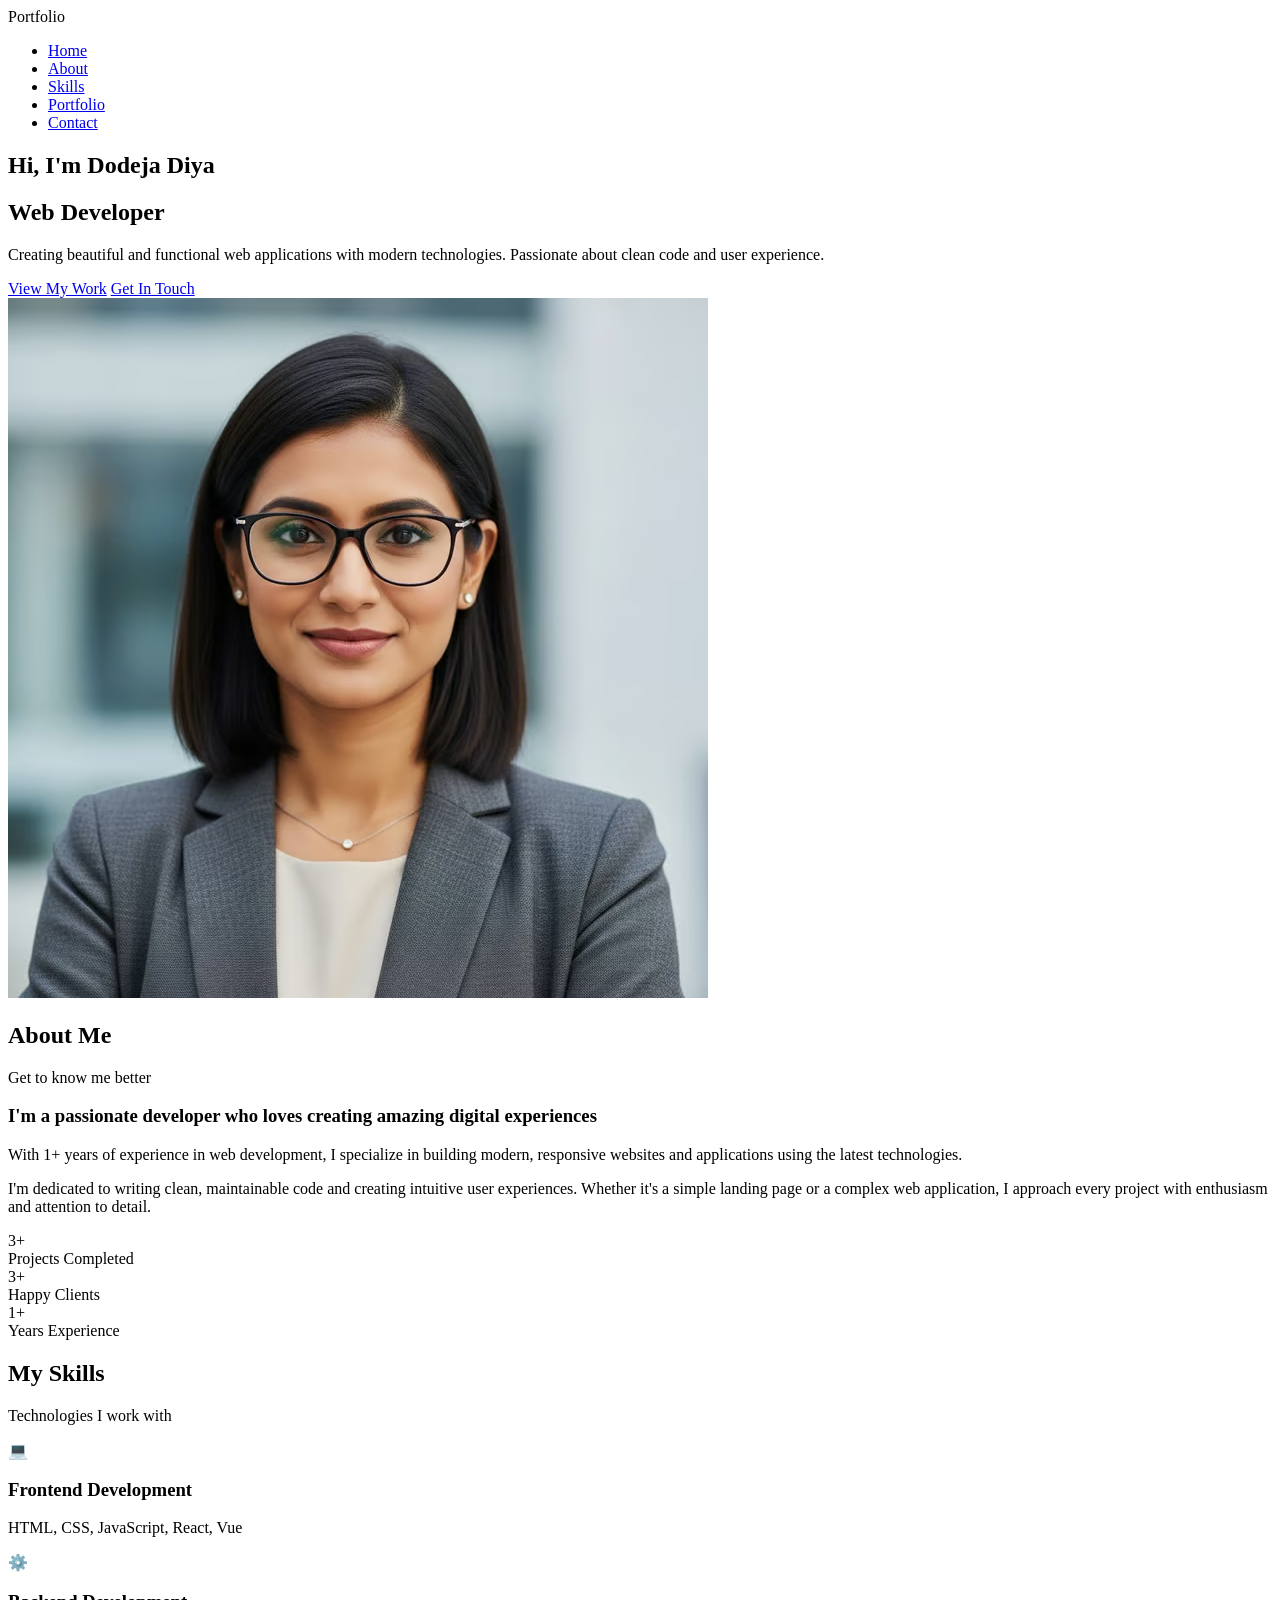
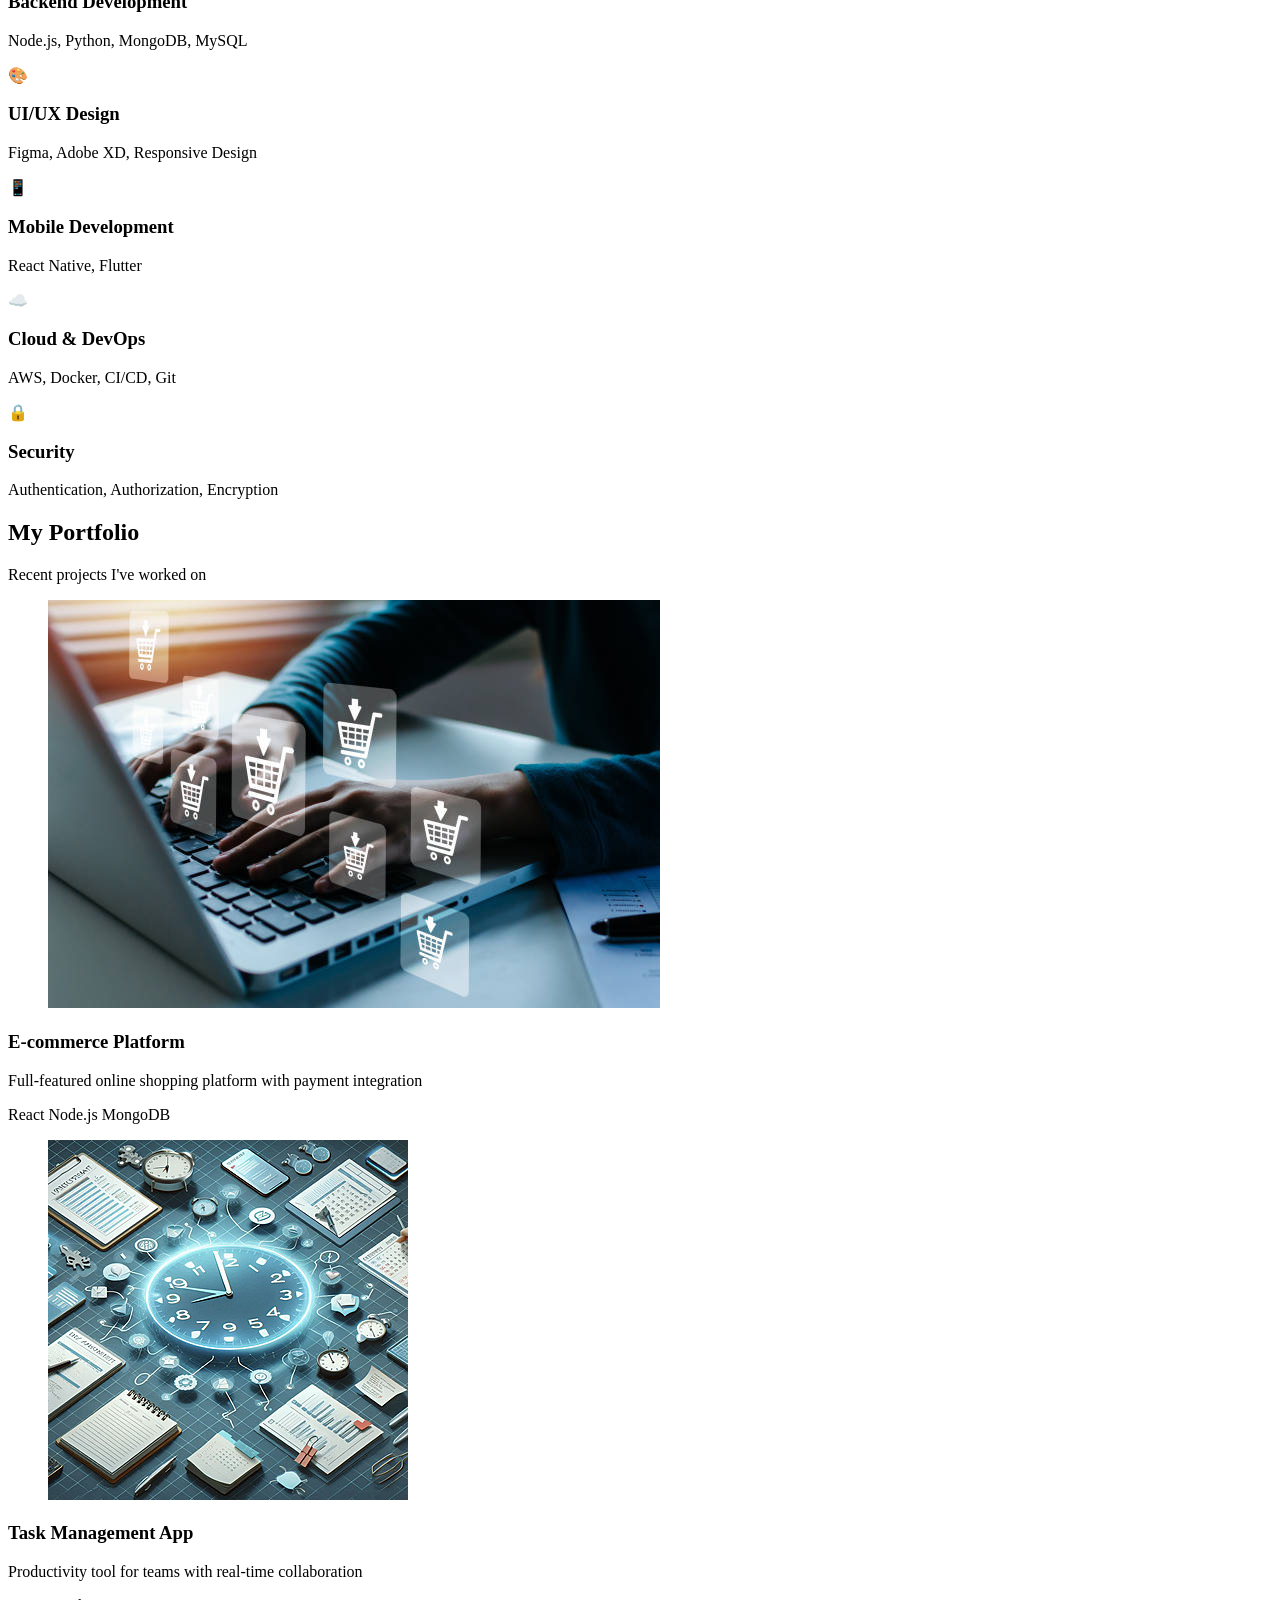
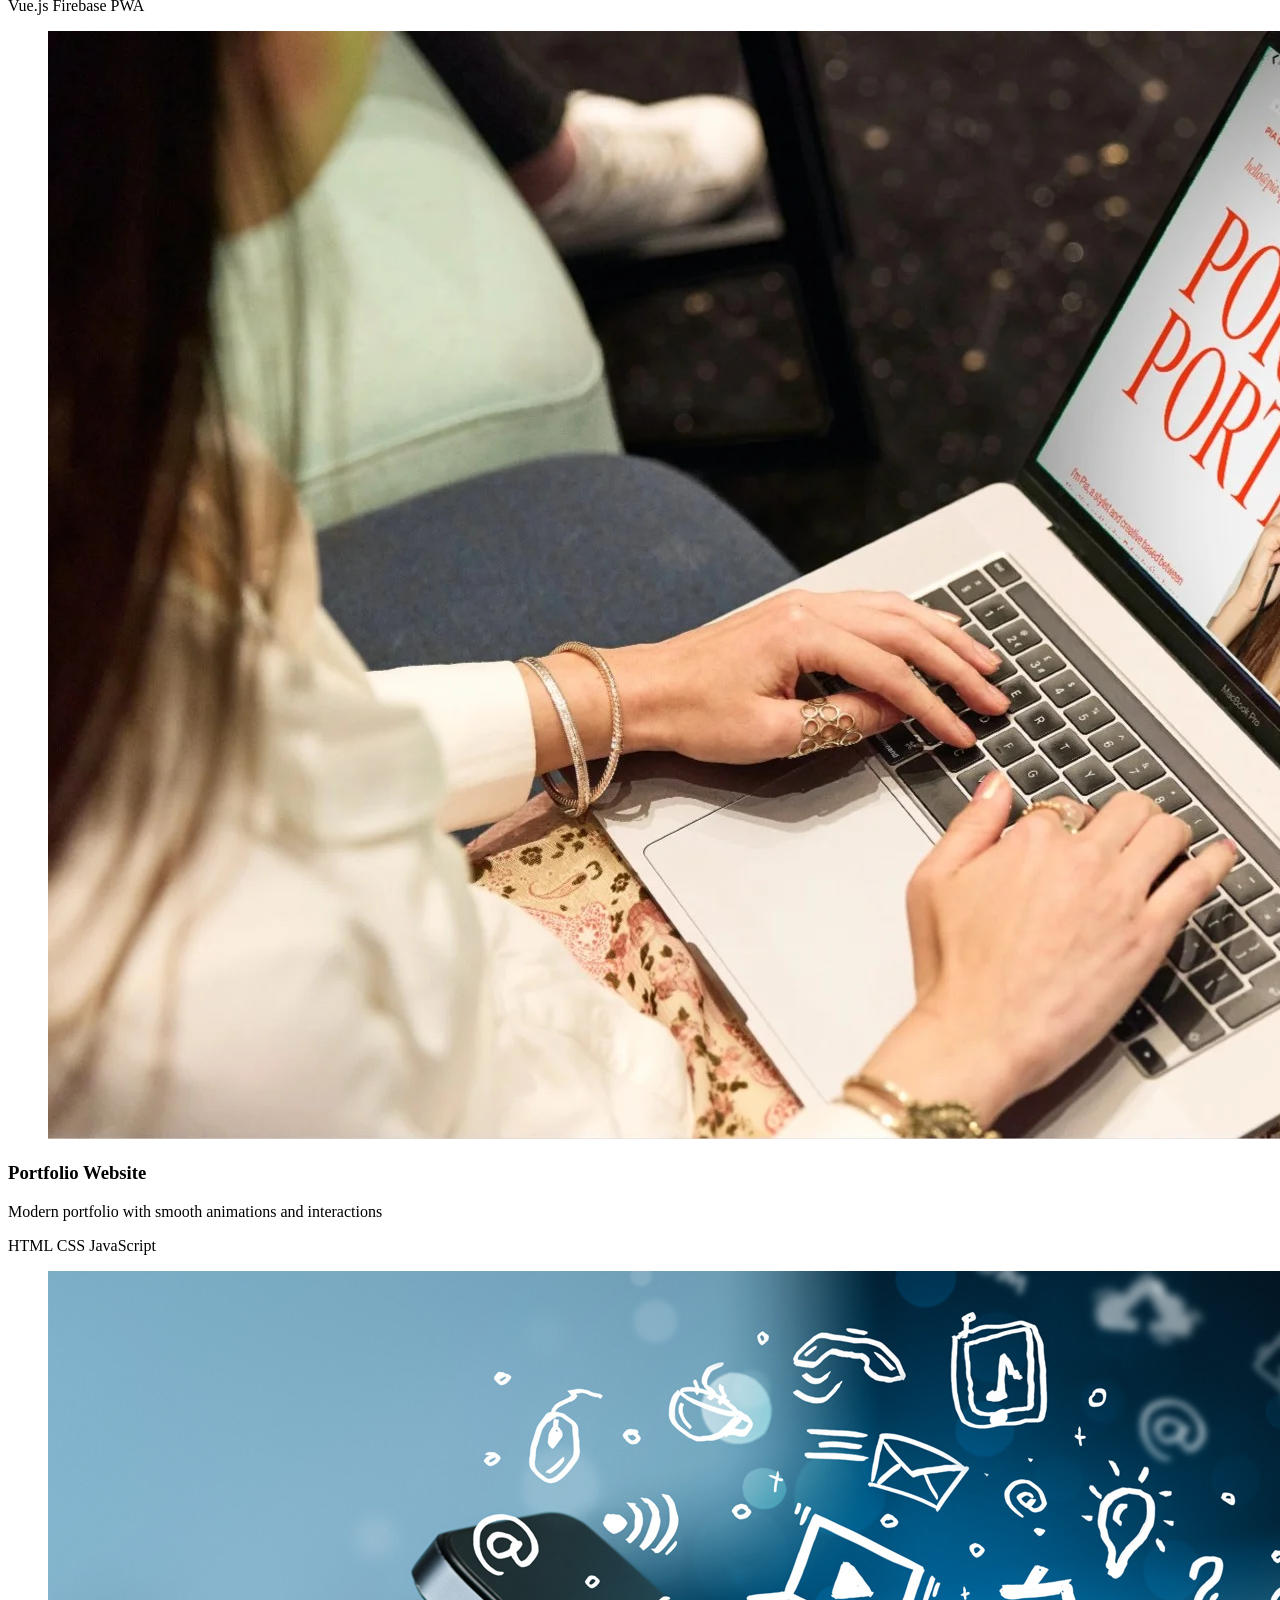
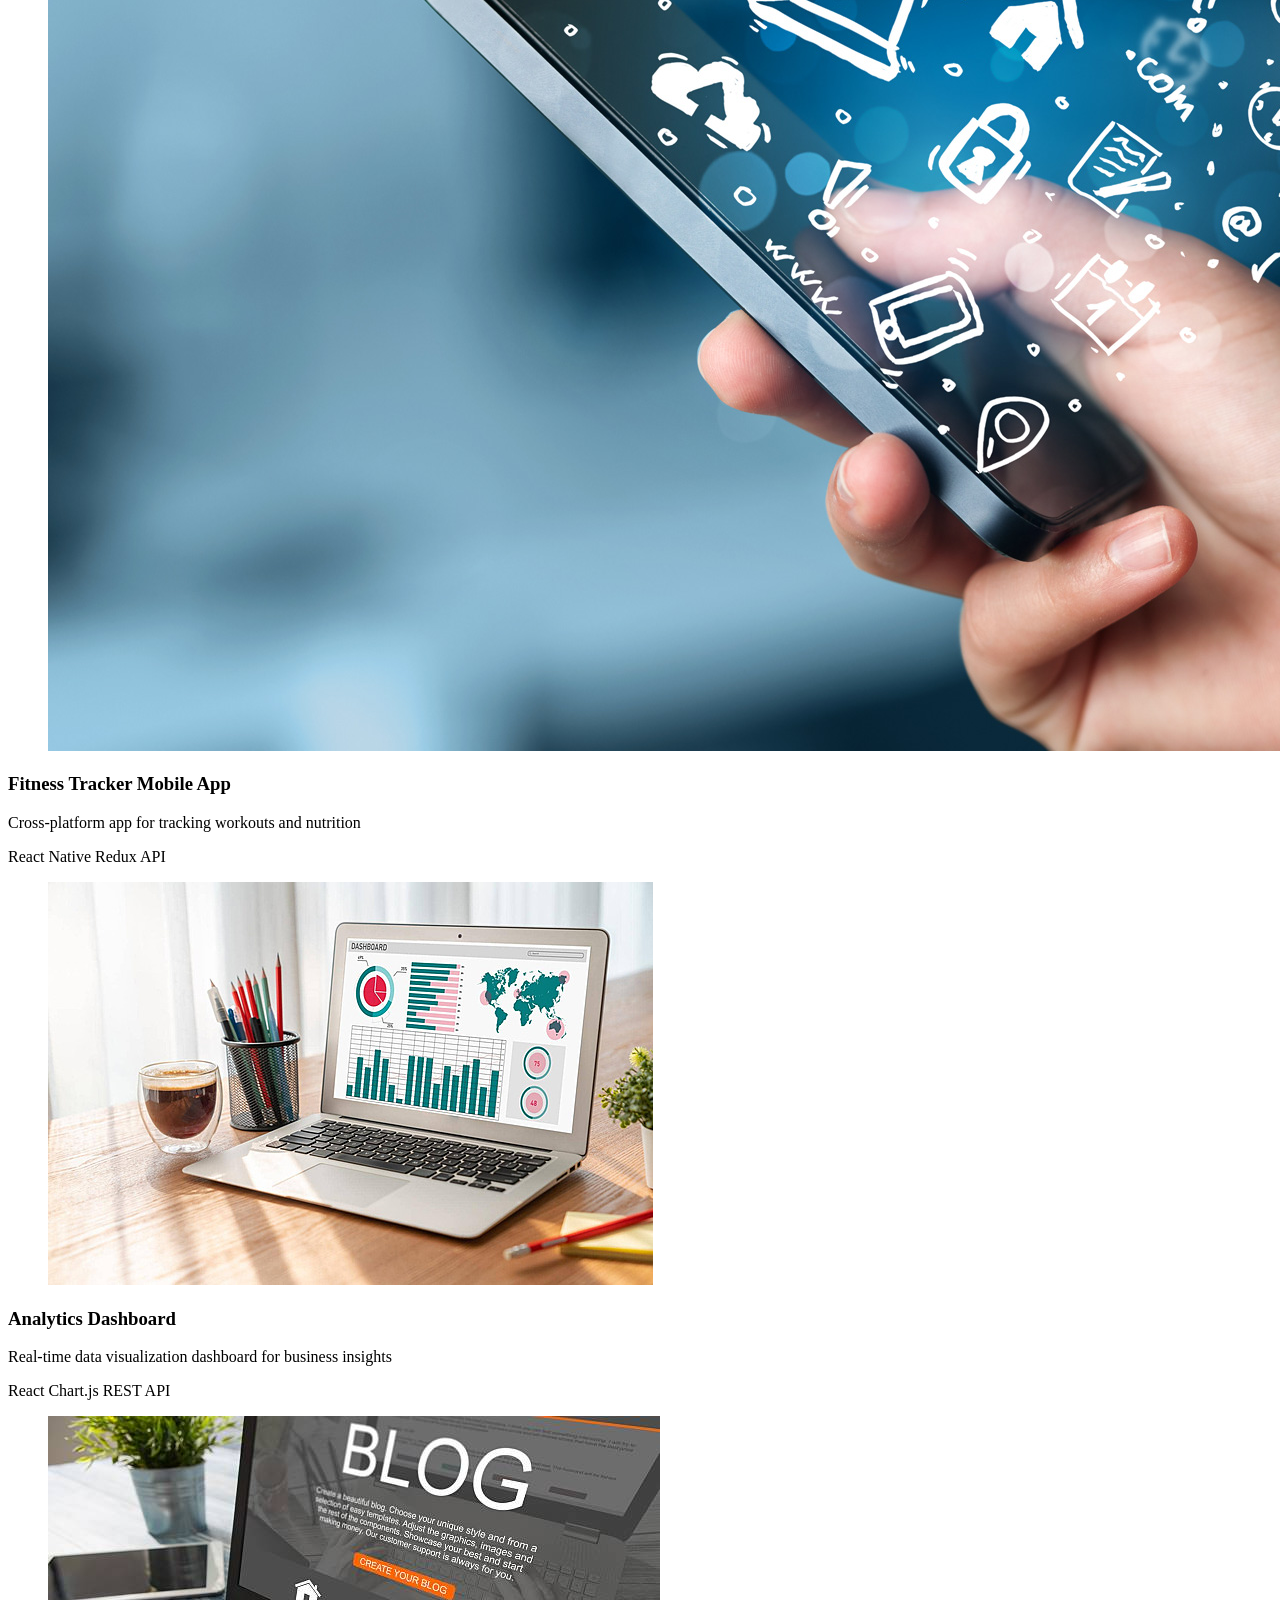
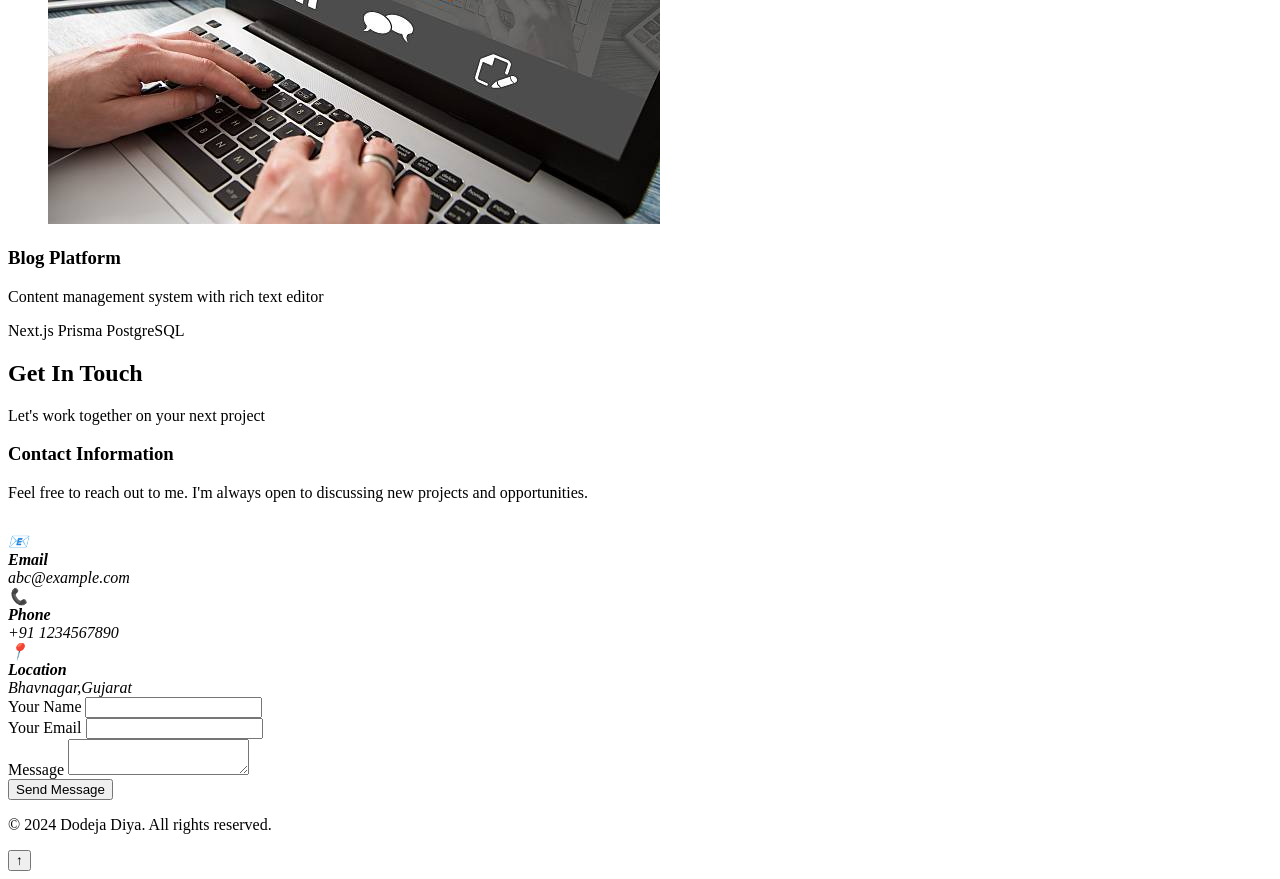
==== 27.portfolio (2)/index.html @ c3899369 "Update and rename index.html.html to index.html" ====
<!DOCTYPE html>
<html lang="en">

<head>
    <meta charset="UTF-8">
    <meta name="viewport" content="width=device-width, initial-scale=1.0">
    <title>My Portfolio</title>
    <link rel='stylesheet' type='text/css' media='screen' href='portfolio.css'>
</head>

<body>
    <!-- Navigation -->
    <nav>
        <div class="container">
            <div class="logo">Portfolio</div>
            <ul>
                <li><a href="#home" class="active">Home</a></li>
                <li><a href="#about">About</a></li>
                <li><a href="#skills">Skills</a></li>
                <li><a href="#portfolio">Portfolio</a></li>
                <li><a href="#contact">Contact</a></li>
            </ul>
        </div>
    </nav>

    <!-- Hero Section -->
    <section class="hero" id="home">
        <div class="container">
            <div class="hero-content">
                <h1>Hi, I'm Dodeja Diya</h1>
                <h2>Web Developer</h2>
                <p>
                    Creating beautiful and functional web applications with modern technologies. Passionate about clean
                    code and user experience.
                </p>
                <div class="hero-buttons">
                    <a href="#portfolio" class="btn btn-primary">View My Work</a>
                    <a href="#contact" class="btn btn-secondary">Get In Touch</a>
                </div>
            </div>
            <div class="hero-image">
                <img src="images/profile.png" alt="Profile" class="profile-image">
            </div>
        </div>
    </section>

    <!-- About Section -->
    <section class="about" id="about">
        <div class="container">
            <header class="section-header">
                <h2>About Me</h2>
                <p>Get to know me better</p>
            </header>

            <div class="about-content">
                <div class="about-text">
                    <h3>I'm a passionate developer who loves creating amazing digital experiences</h3>
                    <p>
                        With 1+ years of experience in web development, I specialize in building
                        modern, responsive websites and applications using the latest technologies.
                    </p>
                    <p>
                        I'm dedicated to writing clean, maintainable code and creating intuitive
                        user experiences. Whether it's a simple landing page or a complex web
                        application, I approach every project with enthusiasm and attention to detail.
                    </p>
                </div>

                <div class="stats">
                    <div class="stat-box">
                        <div class="stat-number">3+</div>
                        <div class="stat-label">Projects Completed</div>
                    </div>
                    <div class="stat-box">
                        <div class="stat-number">3+</div>
                        <div class="stat-label">Happy Clients</div>
                    </div>
                    <div class="stat-box">
                        <div class="stat-number">1+</div>
                        <div class="stat-label">Years Experience</div>
                    </div>
                </div>
            </div>
        </div>
    </section>

    <!-- Skills Section -->
    <section class="skills" id="skills">
        <div class="container">
            <header class="section-header">
                <h2>My Skills</h2>
                <p>Technologies I work with</p>
            </header>

            <div class="skills-grid">
                <article class="skill-card">
                    <div class="skill-icon">💻</div>
                    <h3>Frontend Development</h3>
                    <p>HTML, CSS, JavaScript, React, Vue</p>
                    <div class="skill-progress">
                        <div class="progress-bar" style="width: 95%"></div>
                    </div>
                </article>

                <article class="skill-card">
                    <div class="skill-icon">⚙️</div>
                    <h3>Backend Development</h3>
                    <p>Node.js, Python, MongoDB, MySQL</p>
                    <div class="skill-progress">
                        <div class="progress-bar" style="width: 90%"></div>
                    </div>
                </article>

                <article class="skill-card">
                    <div class="skill-icon">🎨</div>
                    <h3>UI/UX Design</h3>
                    <p>Figma, Adobe XD, Responsive Design</p>
                    <div class="skill-progress">
                        <div class="progress-bar" style="width: 85%"></div>
                    </div>
                </article>

                <article class="skill-card">
                    <div class="skill-icon">📱</div>
                    <h3>Mobile Development</h3>
                    <p>React Native, Flutter</p>
                    <div class="skill-progress">
                        <div class="progress-bar" style="width: 80%"></div>
                    </div>
                </article>

                <article class="skill-card">
                    <div class="skill-icon">☁️</div>
                    <h3>Cloud & DevOps</h3>
                    <p>AWS, Docker, CI/CD, Git</p>
                    <div class="skill-progress">
                        <div class="progress-bar" style="width: 85%"></div>
                    </div>
                </article>

                <article class="skill-card">
                    <div class="skill-icon">🔒</div>
                    <h3>Security</h3>
                    <p>Authentication, Authorization, Encryption</p>
                    <div class="skill-progress">
                        <div class="progress-bar" style="width: 75%"></div>
                    </div>
                </article>
            </div>
        </div>
    </section>

    <!-- Portfolio Section -->
    <section class="portfolio" id="portfolio">
        <div class="container">
            <header class="section-header">
                <h2>My Portfolio</h2>
                <p>Recent projects I've worked on</p>
            </header>

            <div class="portfolio-grid">
                <article class="portfolio-item">
                    <figure>
                        <img src="images/1.ecommerce.png" alt="E-commerce Platform">
                    </figure>
                    <div class="portfolio-overlay">
                        <h3>E-commerce Platform</h3>
                        <p>Full-featured online shopping platform with payment integration</p>
                        <div class="tags">
                            <span class="tag">React</span>
                            <span class="tag">Node.js</span>
                            <span class="tag">MongoDB</span>
                        </div>
                    </div>
                </article>

                <article class="portfolio-item">
                    <figure>
                        <img src="images/2.task.png" alt="Task Management">
                    </figure>
                    <div class="portfolio-overlay">
                        <h3>Task Management App</h3>
                        <p>Productivity tool for teams with real-time collaboration</p>
                        <div class="tags">
                            <span class="tag">Vue.js</span>
                            <span class="tag">Firebase</span>
                            <span class="tag">PWA</span>
                        </div>
                    </div>
                </article>

                <article class="portfolio-item">
                    <figure>
                        <img src="images/3.portfolio.png" alt="Portfolio Website">
                    </figure>
                    <div class="portfolio-overlay">
                        <h3>Portfolio Website</h3>
                        <p>Modern portfolio with smooth animations and interactions</p>
                        <div class="tags">
                            <span class="tag">HTML</span>
                            <span class="tag">CSS</span>
                            <span class="tag">JavaScript</span>
                        </div>
                    </div>
                </article>

                <article class="portfolio-item">
                    <figure>
                        <img src="images/4.mobile.png" alt="Mobile App">
                    </figure>
                    <div class="portfolio-overlay">
                        <h3>Fitness Tracker Mobile App</h3>
                        <p>Cross-platform app for tracking workouts and nutrition</p>
                        <div class="tags">
                            <span class="tag">React Native</span>
                            <span class="tag">Redux</span>
                            <span class="tag">API</span>
                        </div>
                    </div>
                </article>

                <article class="portfolio-item">
                    <figure>
                        <img src="images/5.dashboard.png" alt="Dashboard">
                    </figure>
                    <div class="portfolio-overlay">
                        <h3>Analytics Dashboard</h3>
                        <p>Real-time data visualization dashboard for business insights</p>
                        <div class="tags">
                            <span class="tag">React</span>
                            <span class="tag">Chart.js</span>
                            <span class="tag">REST API</span>
                        </div>
                    </div>
                </article>

                <article class="portfolio-item">
                    <figure>
                        <img src="images/6.blog.png" alt="Blog Platform">
                    </figure>
                    <div class="portfolio-overlay">
                        <h3>Blog Platform</h3>
                        <p>Content management system with rich text editor</p>
                        <div class="tags">
                            <span class="tag">Next.js</span>
                            <span class="tag">Prisma</span>
                            <span class="tag">PostgreSQL</span>
                        </div>
                    </div>
                </article>
            </div>
        </div>
    </section>

    <!-- Contact Section -->
    <section class="contact" id="contact">
        <div class="container">
            <header class="section-header">
                <h2>Get In Touch</h2>
                <p>Let's work together on your next project</p>
            </header>

            <div class="contact-grid">
                <div class="contact-info">
                    <h3>Contact Information</h3>
                    <p style="margin-bottom: 30px;">
                        Feel free to reach out to me. I'm always open to discussing new projects
                        and opportunities.
                    </p>

                    <address>
                        <div class="contact-item">
                            <span class="contact-icon">📧</span>
                            <div>
                                <strong>Email</strong><br>
                                abc@example.com
                            </div>
                        </div>

                        <div class="contact-item">
                            <span class="contact-icon">📞</span>
                            <div>
                                <strong>Phone</strong><br>
                                +91 1234567890
                            </div>
                        </div>

                        <div class="contact-item">
                            <span class="contact-icon">📍</span>
                            <div>
                                <strong>Location</strong><br>
                                Bhavnagar,Gujarat
                            </div>
                        </div>
                    </address>
                </div>

                <form class="contact-form">
                    <div class="form-group">
                        <label for="name">Your Name</label>
                        <input type="text" id="name" required>
                    </div>

                    <div class="form-group">
                        <label for="email">Your Email</label>
                        <input type="email" id="email" required>
                    </div>

                    <div class="form-group">
                        <label for="message">Message</label>
                        <textarea id="message" required></textarea>
                    </div>

                    <button type="submit" class="submit-btn">Send Message</button>
                </form>
            </div>
        </div>
    </section>

    <!-- Footer -->
    <footer>
        <p>&copy; 2024 Dodeja Diya. All rights reserved.</p>
    </footer>

    <!-- Scroll to Top Button -->
    <button class="scroll-top" onclick="scrollToTop()">↑</button>

    <script>
        // Smooth scrolling
        document.querySelectorAll('a[href^="#"]').forEach(anchor => {
            anchor.addEventListener('click', function (e) {
                e.preventDefault();
                document.querySelector(this.getAttribute('href')).scrollIntoView({
                    behavior: 'smooth'
                });
            });
        });

        // Scroll to top button
        window.addEventListener('scroll', function () {
            const scrollTop = document.querySelector('.scroll-top');
            if (window.pageYOffset > 300) {
                scrollTop.classList.add('show');
            } else {
                scrollTop.classList.remove('show');
            }
        });

        function scrollToTop() {
            window.scrollTo({
                top: 0,
                behavior: 'smooth'
            });
        }

        // Form submission
        document.querySelector('.contact-form').addEventListener('submit', function (e) {
            e.preventDefault();
            alert('Thank you for your message! I will get back to you soon.');
            this.reset();
        });
    </script>
</body>

</html>
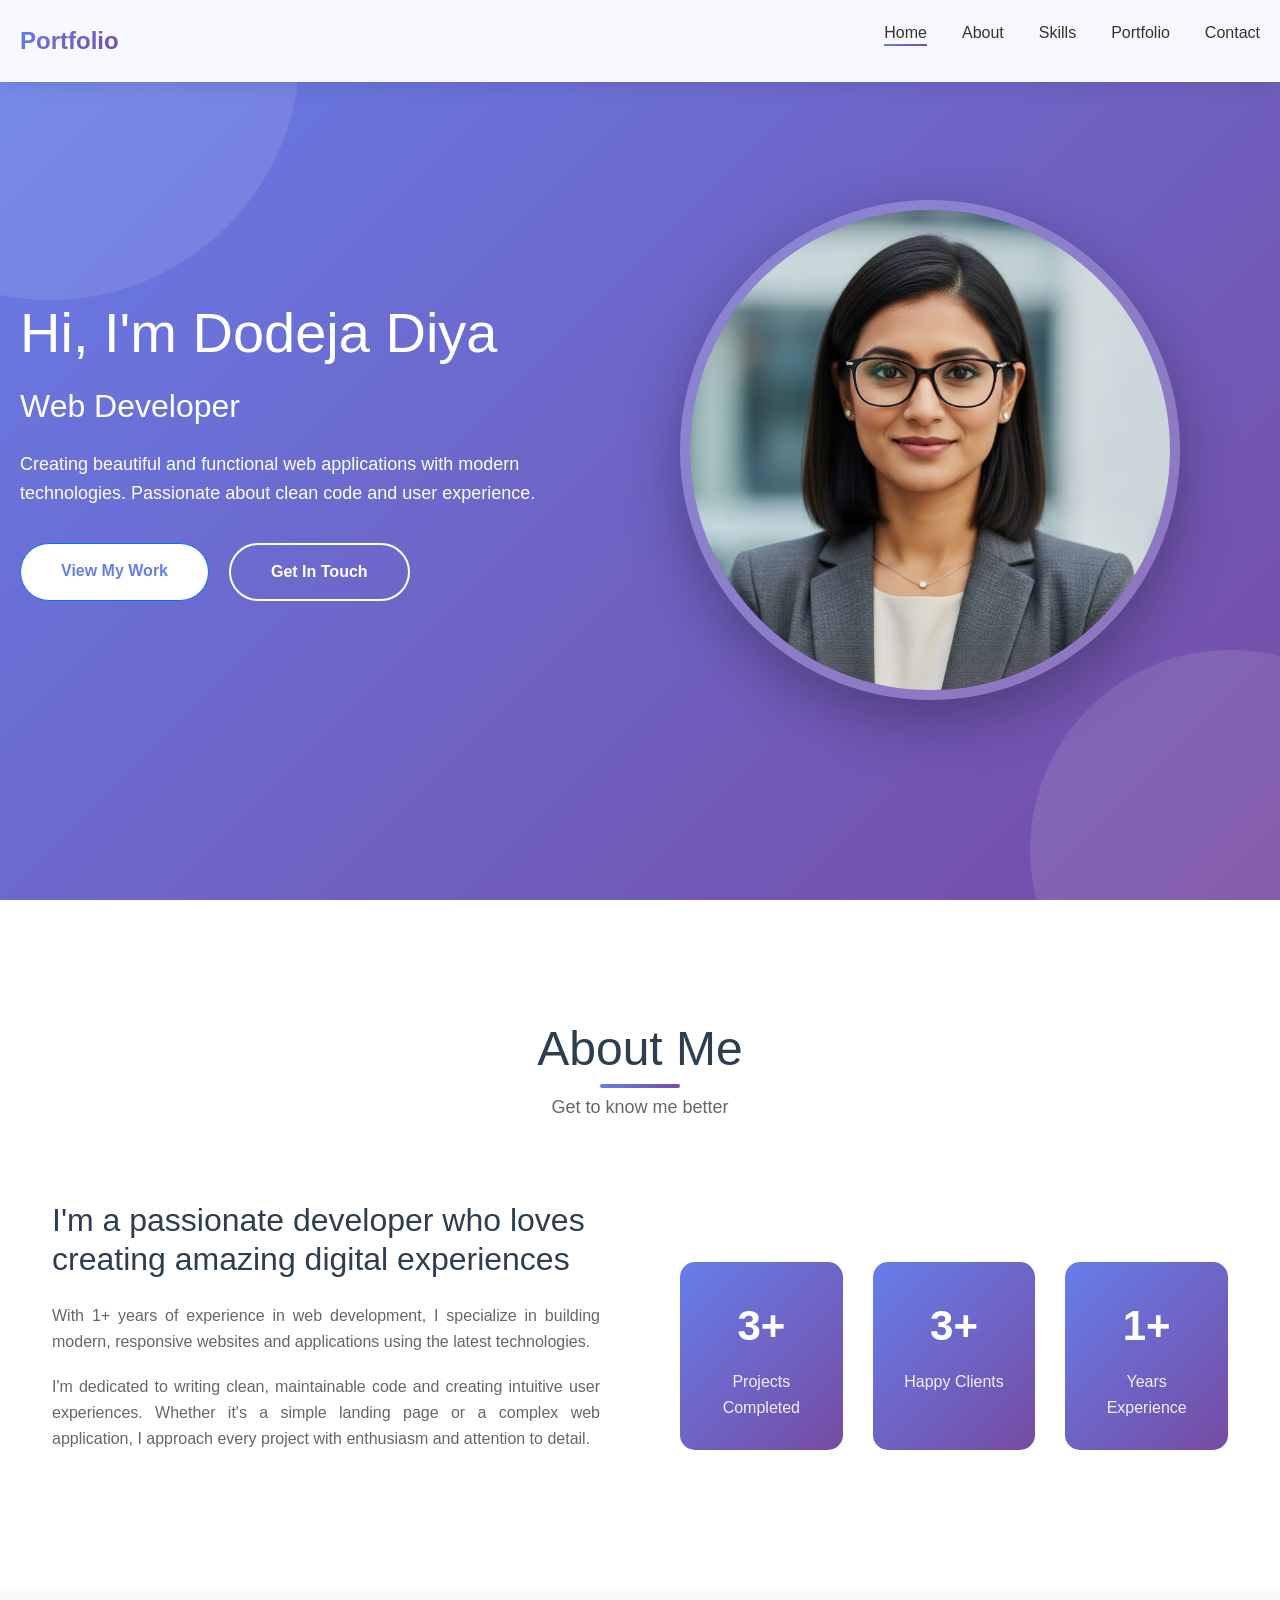
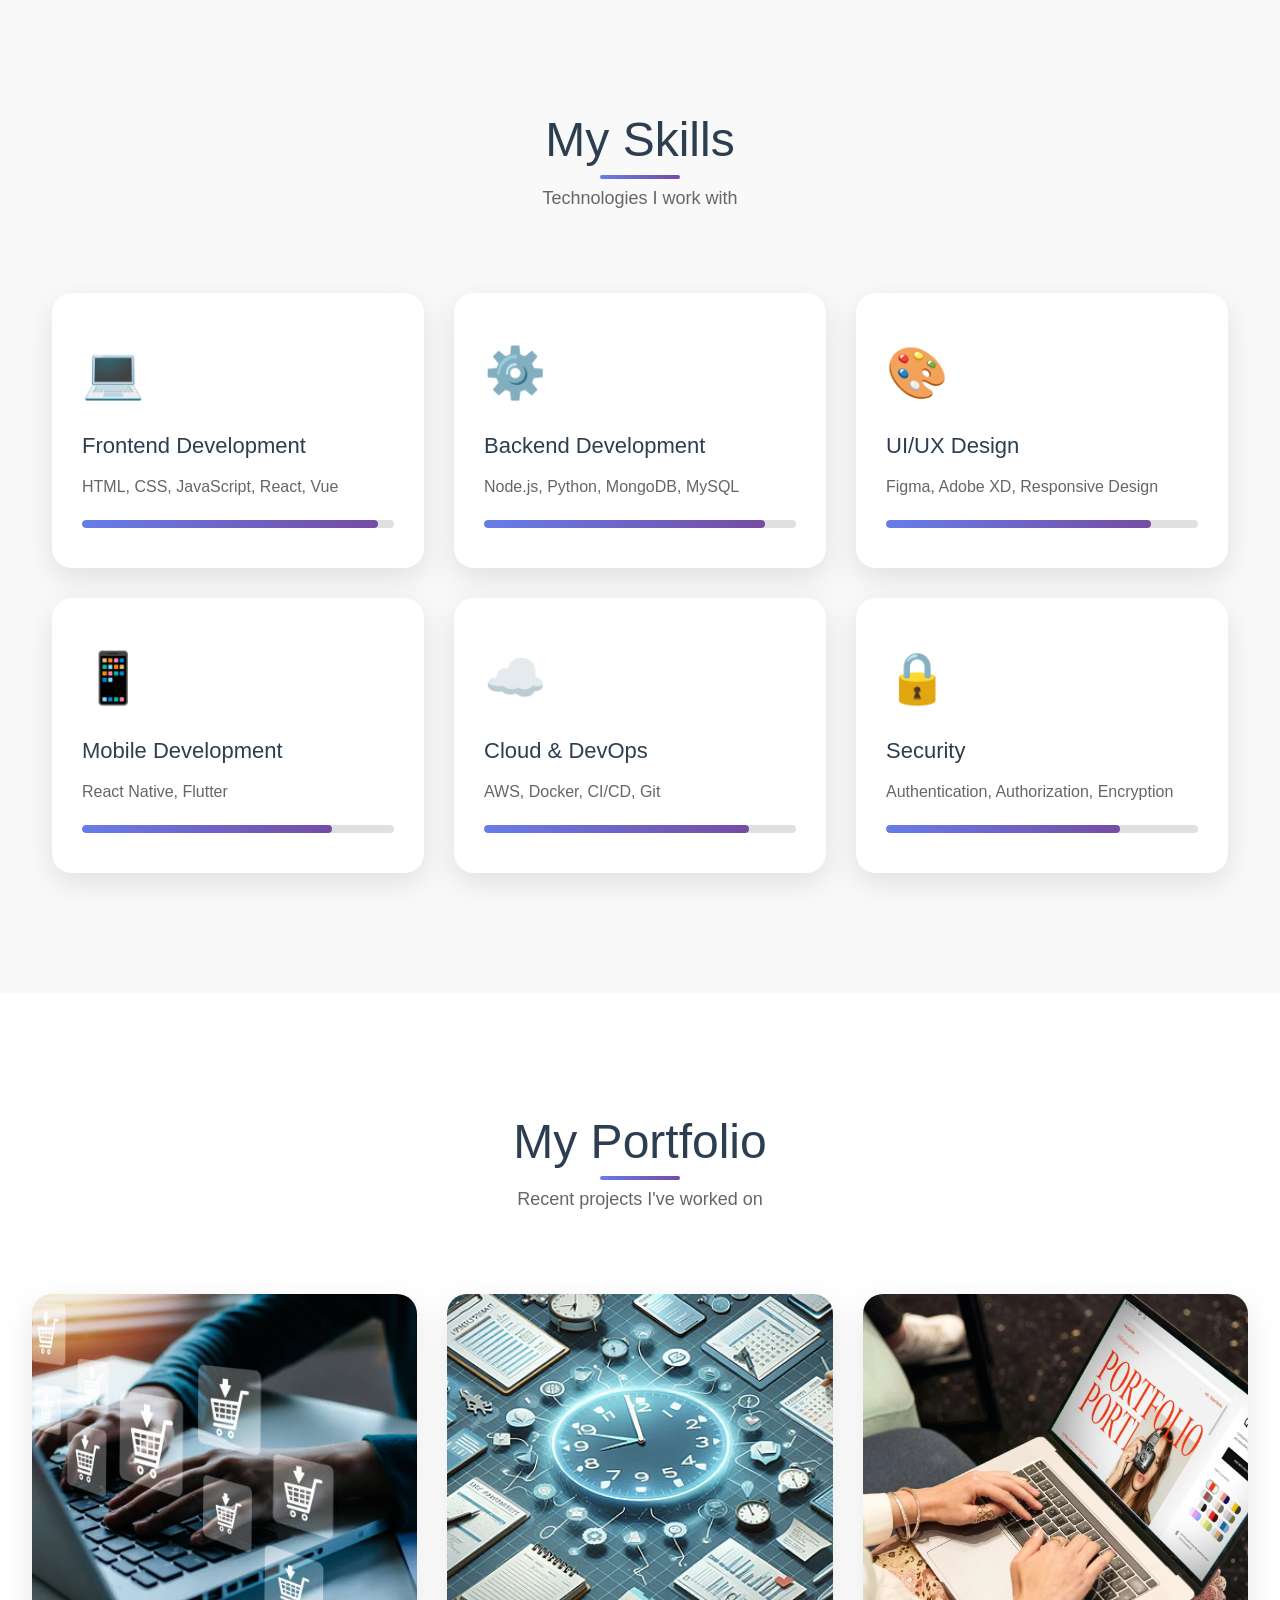
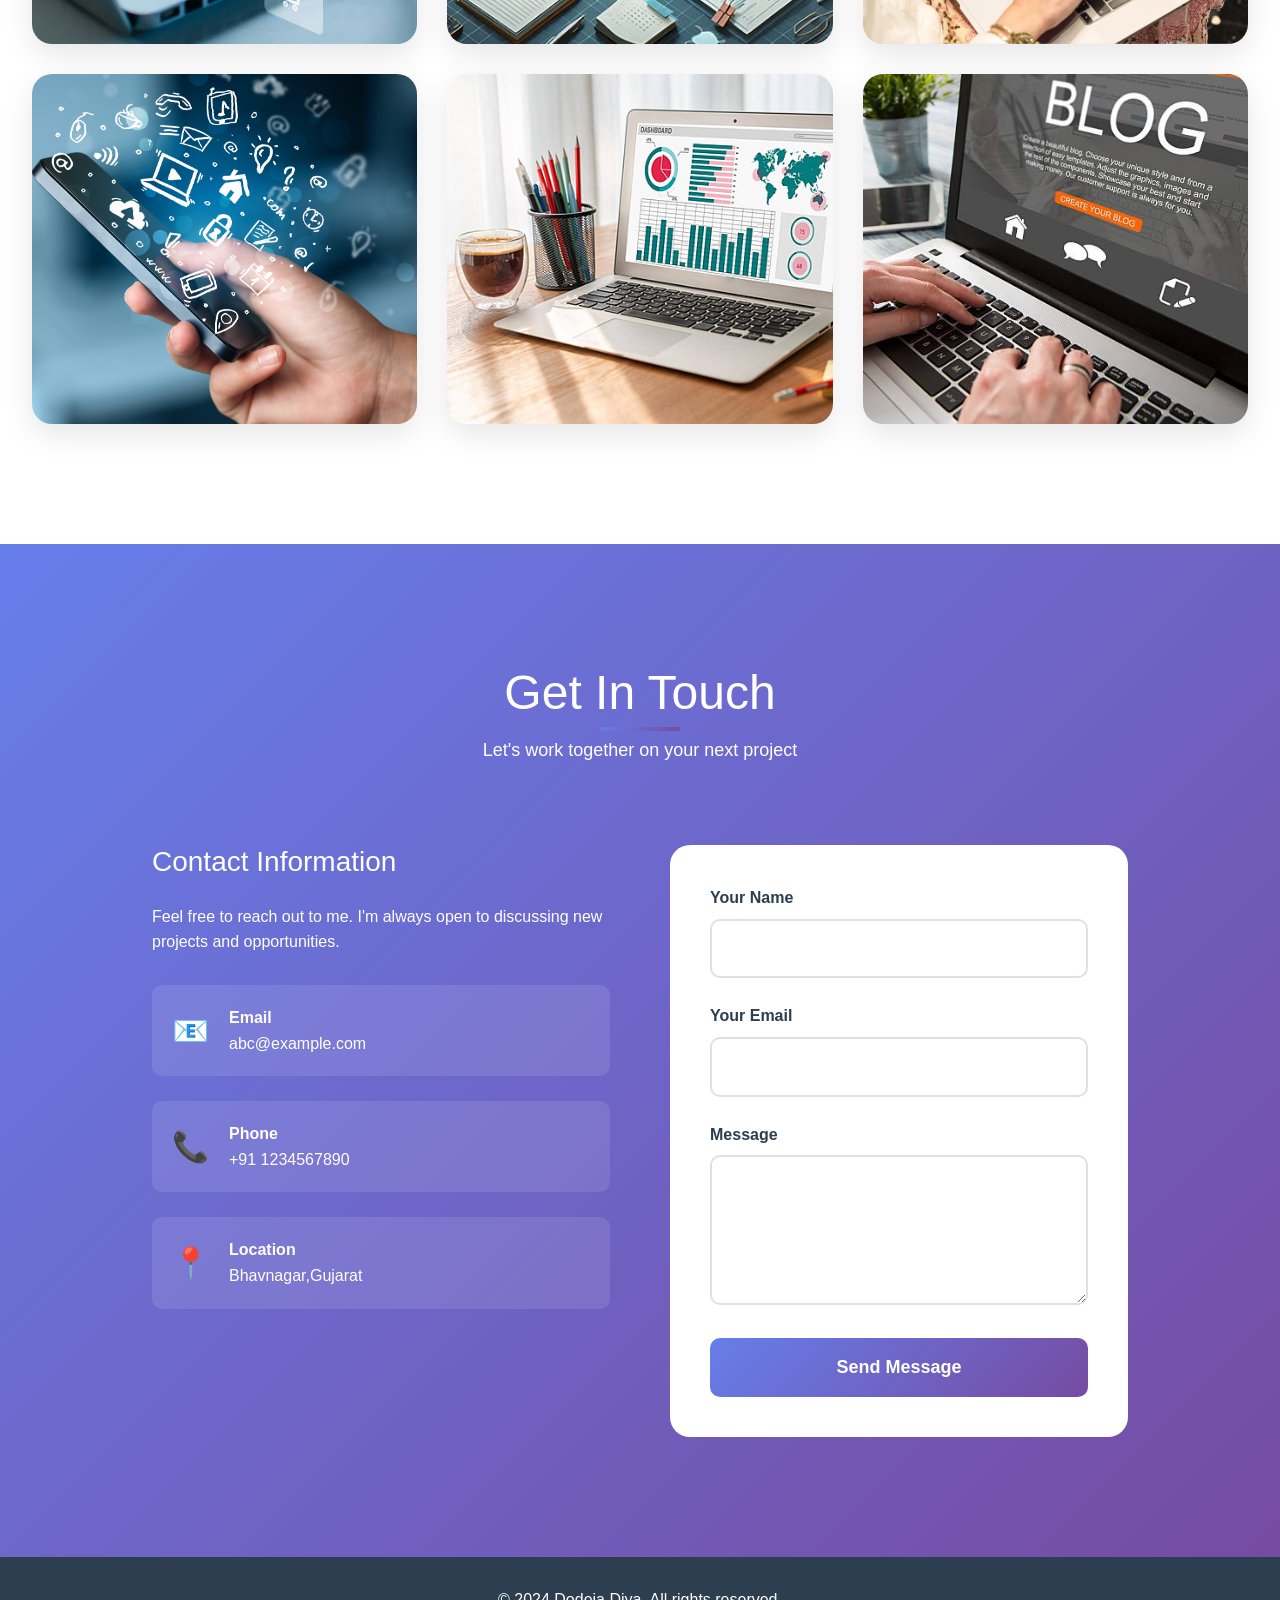
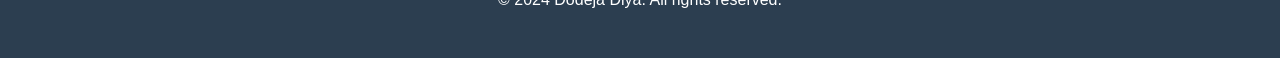
==== commit 79d2325f: "Update index.html added bootstrap to portfolio" ====
--- a/27.portfolio (2)/index.html
+++ b/27.portfolio (2)/index.html
@@ -2,10 +2,14 @@
 <html lang="en">
 
 <head>
+    
     <meta charset="UTF-8">
     <meta name="viewport" content="width=device-width, initial-scale=1.0">
     <title>My Portfolio</title>
-    <link rel='stylesheet' type='text/css' media='screen' href='portfolio.css'>
+    <link 
+        href="https://cdn.jsdelvr.net/npm/bootstrap@5.3.2/dist/css/bootstrap.min.css"
+        rel="stylesheet" >
+    <link rel="stylesheet" type='text/css' media='screen' href='portfolio.css'>
 </head>
 
 <body>
@@ -363,3 +367,4 @@
 </body>
 
 </html>
+
--- a/27.portfolio (2)/portfolio.css
+++ b/27.portfolio (2)/portfolio.css
@@ -0,0 +1,655 @@
+    * {
+            margin: 0;
+            padding: 0;
+            box-sizing: border-box;
+        }
+
+        html {
+            scroll-behavior: smooth;
+        }
+
+        body {
+            font-family: 'Segoe UI', Tahoma, Geneva, Verdana, sans-serif;
+            line-height: 1.6;
+            color: #333;
+            overflow-x: hidden;
+        }
+
+        /* Navigation */
+        nav {
+            position: fixed;
+            top: 0;
+            width: 100%;
+            background: rgba(255, 255, 255, 0.95);
+            backdrop-filter: blur(10px);
+            box-shadow: 0 2px 20px rgba(0, 0, 0, 0.1);
+            z-index: 1000;
+            transition: all 0.3s;
+        }
+
+        nav.scrolled {
+            background: rgba(255, 255, 255, 1);
+        }
+
+        nav .container {
+            max-width: 1400px;
+            margin: 0 auto;
+            padding: 20px;
+            display: flex;
+            justify-content: space-between;
+            align-items: center;
+        }
+
+        .logo {
+            font-size: 24px;
+            font-weight: bold;
+            background: linear-gradient(135deg, #667eea 0%, #764ba2 100%);
+            -webkit-background-clip: text;
+            -webkit-text-fill-color: transparent;
+        }
+
+        nav ul {
+            list-style: none;
+            display: flex;
+            gap: 35px;
+        }
+
+        nav a {
+            color: #333;
+            text-decoration: none;
+            font-weight: 500;
+            position: relative;
+            transition: color 0.3s;
+        }
+
+        nav a::after {
+            content: '';
+            position: absolute;
+            bottom: -5px;
+            left: 0;
+            width: 0;
+            height: 2px;
+            background: linear-gradient(135deg, #667eea 0%, #764ba2 100%);
+            transition: width 0.3s;
+        }
+
+        nav a:hover::after,
+        nav a.active::after {
+            width: 100%;
+        }
+
+        /* Hero Section */
+        .hero {
+            min-height: 100vh;
+            display: flex;
+            align-items: center;
+            background: linear-gradient(135deg, #667eea 0%, #764ba2 100%);
+            position: relative;
+            overflow: hidden;
+        }
+
+        /* Animated Background */
+        .hero::before {
+            content: '';
+            position: absolute;
+            width: 500px;
+            height: 500px;
+            background: rgba(255, 255, 255, 0.1);
+            border-radius: 50%;
+            top: -200px;
+            left: -200px;
+            animation: float 6s ease-in-out infinite;
+        }
+
+        .hero::after {
+            content: '';
+            position: absolute;
+            width: 400px;
+            height: 400px;
+            background: rgba(255, 255, 255, 0.1);
+            border-radius: 50%;
+            bottom: -150px;
+            right: -150px;
+            animation: float 8s ease-in-out infinite reverse;
+        }
+
+        @keyframes float {
+
+            0%,
+            100% {
+                transform: translateY(0) translateX(0);
+            }
+
+            50% {
+                transform: translateY(-30px) translateX(30px);
+            }
+        }
+
+        .hero .container {
+            max-width: 1400px;
+            margin: 0 auto;
+            padding: 0 20px;
+            display: grid;
+            grid-template-columns: 1fr 1fr;
+            gap: 80px;
+            align-items: center;
+            position: relative;
+            z-index: 1;
+        }
+
+        .hero-content {
+            color: white;
+        }
+
+        .hero-content h1 {
+            font-size: 56px;
+            margin-bottom: 20px;
+            animation: fadeInUp 1s;
+        }
+
+        .hero-content h2 {
+            font-size: 32px;
+            margin-bottom: 25px;
+            opacity: 0.9;
+            animation: fadeInUp 1s 0.2s both;
+        }
+
+        .hero-content p {
+            font-size: 18px;
+            margin-bottom: 35px;
+            opacity: 0.9;
+            animation: fadeInUp 1s 0.4s both;
+        }
+
+        @keyframes fadeInUp {
+            from {
+                opacity: 0;
+                transform: translateY(30px);
+            }
+
+            to {
+                opacity: 1;
+                transform: translateY(0);
+            }
+        }
+
+        .hero-buttons {
+            display: flex;
+            gap: 20px;
+            animation: fadeInUp 1s 0.6s both;
+        }
+
+        .btn {
+            padding: 15px 40px;
+            border-radius: 50px;
+            text-decoration: none;
+            font-weight: bold;
+            transition: all 0.3s;
+            display: inline-block;
+        }
+
+        .btn-primary {
+            background-color: white;
+            color: #667eea;
+        }
+
+        .btn-primary:hover {
+            transform: translateY(-3px);
+            box-shadow: 0 10px 30px rgba(255, 255, 255, 0.3);
+        }
+
+        .btn-secondary {
+            background-color: transparent;
+            color: white;
+            border: 2px solid white;
+        }
+
+        .btn-secondary:hover {
+            background-color: white;
+            color: #667eea;
+        }
+
+        /* Hero Image */
+        .hero-image {
+            animation: fadeInUp 1s 0.8s both;
+        }
+
+        .profile-image {
+            width: 100%;
+            max-width: 500px;
+            height: auto;
+            border-radius: 50%;
+            border: 10px solid rgba(255, 255, 255, 0.2);
+            box-shadow: 0 20px 60px rgba(0, 0, 0, 0.3);
+            animation: rotate3d 20s linear infinite;
+        }
+
+        @keyframes rotate3d {
+            0% {
+                transform: rotateY(0deg);
+            }
+
+            100% {
+                transform: rotateY(360deg);
+            }
+        }
+
+        /* About Section */
+        .about {
+            padding: 120px 20px;
+            background-color: white;
+        }
+
+        .about .container {
+            max-width: 1200px;
+            margin: 0 auto;
+        }
+
+        .section-header {
+            text-align: center;
+            margin-bottom: 80px;
+        }
+
+        .section-header h2 {
+            font-size: 48px;
+            color: #2c3e50;
+            margin-bottom: 15px;
+            position: relative;
+            display: inline-block;
+        }
+
+        .section-header h2::after {
+            content: '';
+            position: absolute;
+            bottom: -10px;
+            left: 50%;
+            transform: translateX(-50%);
+            width: 80px;
+            height: 4px;
+            background: linear-gradient(135deg, #667eea 0%, #764ba2 100%);
+            border-radius: 2px;
+        }
+
+        .section-header p {
+            color: #666;
+            font-size: 18px;
+        }
+
+        .about-content {
+            display: grid;
+            grid-template-columns: 1fr 1fr;
+            gap: 80px;
+            align-items: center;
+        }
+
+        .about-text h3 {
+            font-size: 32px;
+            color: #2c3e50;
+            margin-bottom: 25px;
+        }
+
+        .about-text p {
+            color: #666;
+            margin-bottom: 20px;
+            text-align: justify;
+        }
+
+        /* Stats */
+        .stats {
+            display: grid;
+            grid-template-columns: repeat(3, 1fr);
+            gap: 30px;
+            margin-top: 40px;
+        }
+
+        .stat-box {
+            text-align: center;
+            padding: 30px;
+            background: linear-gradient(135deg, #667eea 0%, #764ba2 100%);
+            border-radius: 15px;
+            color: white;
+            transition: transform 0.3s;
+        }
+
+        .stat-box:hover {
+            transform: translateY(-10px);
+        }
+
+        .stat-number {
+            font-size: 42px;
+            font-weight: bold;
+            margin-bottom: 10px;
+        }
+
+        .stat-label {
+            font-size: 16px;
+            opacity: 0.9;
+        }
+
+        /* Skills Section */
+        .skills {
+            padding: 120px 20px;
+            background-color: #f9f9f9;
+        }
+
+        .skills .container {
+            max-width: 1200px;
+            margin: 0 auto;
+        }
+
+        .skills-grid {
+            display: grid;
+            grid-template-columns: repeat(auto-fit, minmax(280px, 1fr));
+            gap: 30px;
+        }
+
+        .skill-card {
+            background-color: white;
+            padding: 40px 30px;
+            border-radius: 20px;
+            box-shadow: 0 10px 30px rgba(0, 0, 0, 0.1);
+            transition: all 0.3s;
+            position: relative;
+            overflow: hidden;
+        }
+
+        .skill-card::before {
+            content: '';
+            position: absolute;
+            top: 0;
+            left: 0;
+            width: 100%;
+            height: 5px;
+            background: linear-gradient(135deg, #667eea 0%, #764ba2 100%);
+            transform: scaleX(0);
+            transition: transform 0.3s;
+        }
+
+        .skill-card:hover {
+            transform: translateY(-10px);
+            box-shadow: 0 15px 40px rgba(0, 0, 0, 0.15);
+        }
+
+        .skill-card:hover::before {
+            transform: scaleX(1);
+        }
+
+        .skill-icon {
+            font-size: 50px;
+            margin-bottom: 20px;
+        }
+
+        .skill-card h3 {
+            font-size: 22px;
+            color: #2c3e50;
+            margin-bottom: 15px;
+        }
+
+        .skill-card p {
+            color: #666;
+            margin-bottom: 20px;
+        }
+
+        .skill-progress {
+            width: 100%;
+            height: 8px;
+            background-color: #e0e0e0;
+            border-radius: 10px;
+            overflow: hidden;
+        }
+
+        .progress-bar {
+            height: 100%;
+            background: linear-gradient(135deg, #667eea 0%, #764ba2 100%);
+            border-radius: 10px;
+            transition: width 1s ease-out;
+        }
+
+        /* Portfolio Section */
+        .portfolio {
+            padding: 120px 20px;
+            background-color: white;
+        }
+
+        .portfolio .container {
+            max-width: 1400px;
+            margin: 0 auto;
+        }
+
+        .portfolio-grid {
+            display: grid;
+            grid-template-columns: repeat(auto-fit, minmax(350px, 1fr));
+            gap: 30px;
+        }
+
+        .portfolio-item {
+            position: relative;
+            border-radius: 20px;
+            overflow: hidden;
+            cursor: pointer;
+            box-shadow: 0 10px 30px rgba(0, 0, 0, 0.1);
+            transition: transform 0.3s;
+        }
+
+        .portfolio-item:hover {
+            transform: scale(1.05);
+        }
+
+        .portfolio-item figure {
+            margin: 0;
+        }
+
+        .portfolio-item img {
+            width: 100%;
+            height: 350px;
+            object-fit: cover;
+            transition: transform 0.5s;
+        }
+
+        .portfolio-item:hover img {
+            transform: scale(1.2);
+        }
+
+        .portfolio-overlay {
+            position: absolute;
+            top: 0;
+            left: 0;
+            right: 0;
+            bottom: 0;
+            background: linear-gradient(to top, rgba(0, 0, 0, 0.9) 0%, transparent 100%);
+            display: flex;
+            flex-direction: column;
+            justify-content: flex-end;
+            padding: 30px;
+            opacity: 0;
+            transition: opacity 0.3s;
+        }
+
+        .portfolio-item:hover .portfolio-overlay {
+            opacity: 1;
+        }
+
+        .portfolio-overlay h3 {
+            color: white;
+            font-size: 26px;
+            margin-bottom: 10px;
+        }
+
+        .portfolio-overlay p {
+            color: rgba(255, 255, 255, 0.8);
+            margin-bottom: 15px;
+        }
+
+        .tags {
+            display: flex;
+            gap: 10px;
+            flex-wrap: wrap;
+        }
+
+        .tag {
+            padding: 5px 15px;
+            background-color: rgba(255, 255, 255, 0.2);
+            border-radius: 20px;
+            font-size: 12px;
+            color: white;
+        }
+
+        /* Contact Section */
+        .contact {
+            padding: 120px 20px;
+            background: linear-gradient(135deg, #667eea 0%, #764ba2 100%);
+            color: white;
+        }
+
+        .contact .container {
+            max-width: 1000px;
+            margin: 0 auto;
+        }
+
+        .contact .section-header h2,
+        .contact .section-header p {
+            color: white;
+        }
+
+        .contact-grid {
+            display: grid;
+            grid-template-columns: 1fr 1fr;
+            gap: 60px;
+        }
+
+        .contact-info h3 {
+            font-size: 28px;
+            margin-bottom: 25px;
+        }
+
+        .contact-item {
+            display: flex;
+            align-items: center;
+            gap: 20px;
+            margin-bottom: 25px;
+            padding: 20px;
+            background: rgba(255, 255, 255, 0.1);
+            border-radius: 10px;
+            transition: background 0.3s;
+        }
+
+        .contact-item:hover {
+            background: rgba(255, 255, 255, 0.2);
+        }
+
+        .contact-icon {
+            font-size: 30px;
+        }
+
+        .contact-form {
+            background-color: white;
+            padding: 40px;
+            border-radius: 20px;
+        }
+
+        .form-group {
+            margin-bottom: 25px;
+        }
+
+        .form-group label {
+            display: block;
+            color: #2c3e50;
+            font-weight: 600;
+            margin-bottom: 8px;
+        }
+
+        .form-group input,
+        .form-group textarea {
+            width: 100%;
+            padding: 15px;
+            border: 2px solid #e0e0e0;
+            border-radius: 10px;
+            font-size: 16px;
+            font-family: inherit;
+            transition: border-color 0.3s;
+        }
+
+        .form-group input:focus,
+        .form-group textarea:focus {
+            outline: none;
+            border-color: #667eea;
+        }
+
+        .form-group textarea {
+            min-height: 150px;
+            resize: vertical;
+        }
+
+        .submit-btn {
+            width: 100%;
+            padding: 15px;
+            background: linear-gradient(135deg, #667eea 0%, #764ba2 100%);
+            color: white;
+            border: none;
+            border-radius: 10px;
+            font-size: 18px;
+            font-weight: bold;
+            cursor: pointer;
+            transition: all 0.3s;
+        }
+
+        .submit-btn:hover {
+            transform: translateY(-2px);
+            box-shadow: 0 10px 30px rgba(102, 126, 234, 0.4);
+        }
+
+        /* Footer */
+        footer {
+            background-color: #2c3e50;
+            color: white;
+            text-align: center;
+            padding: 30px 20px;
+        }
+
+        /* Scroll to Top */
+        .scroll-top {
+            position: fixed;
+            bottom: 30px;
+            right: 30px;
+            width: 50px;
+            height: 50px;
+            background: linear-gradient(135deg, #667eea 0%, #764ba2 100%);
+            color: white;
+            border: none;
+            border-radius: 50%;
+            font-size: 24px;
+            cursor: pointer;
+            opacity: 0;
+            transition: all 0.3s;
+            z-index: 999;
+        }
+
+        .scroll-top.show {
+            opacity: 1;
+        }
+
+        .scroll-top:hover {
+            transform: translateY(-5px);
+        }
+
+        /* Responsive */
+        @media (max-width: 968px) {
+
+            .hero .container,
+            .about-content,
+            .contact-grid {
+                grid-template-columns: 1fr;
+            }
+
+            .stats {
+                grid-template-columns: 1fr;
+            }
+
+            .hero-content h1 {
+                font-size: 36px;
+            }
+
+            nav ul {
+                display: none;
+            }
+        }
